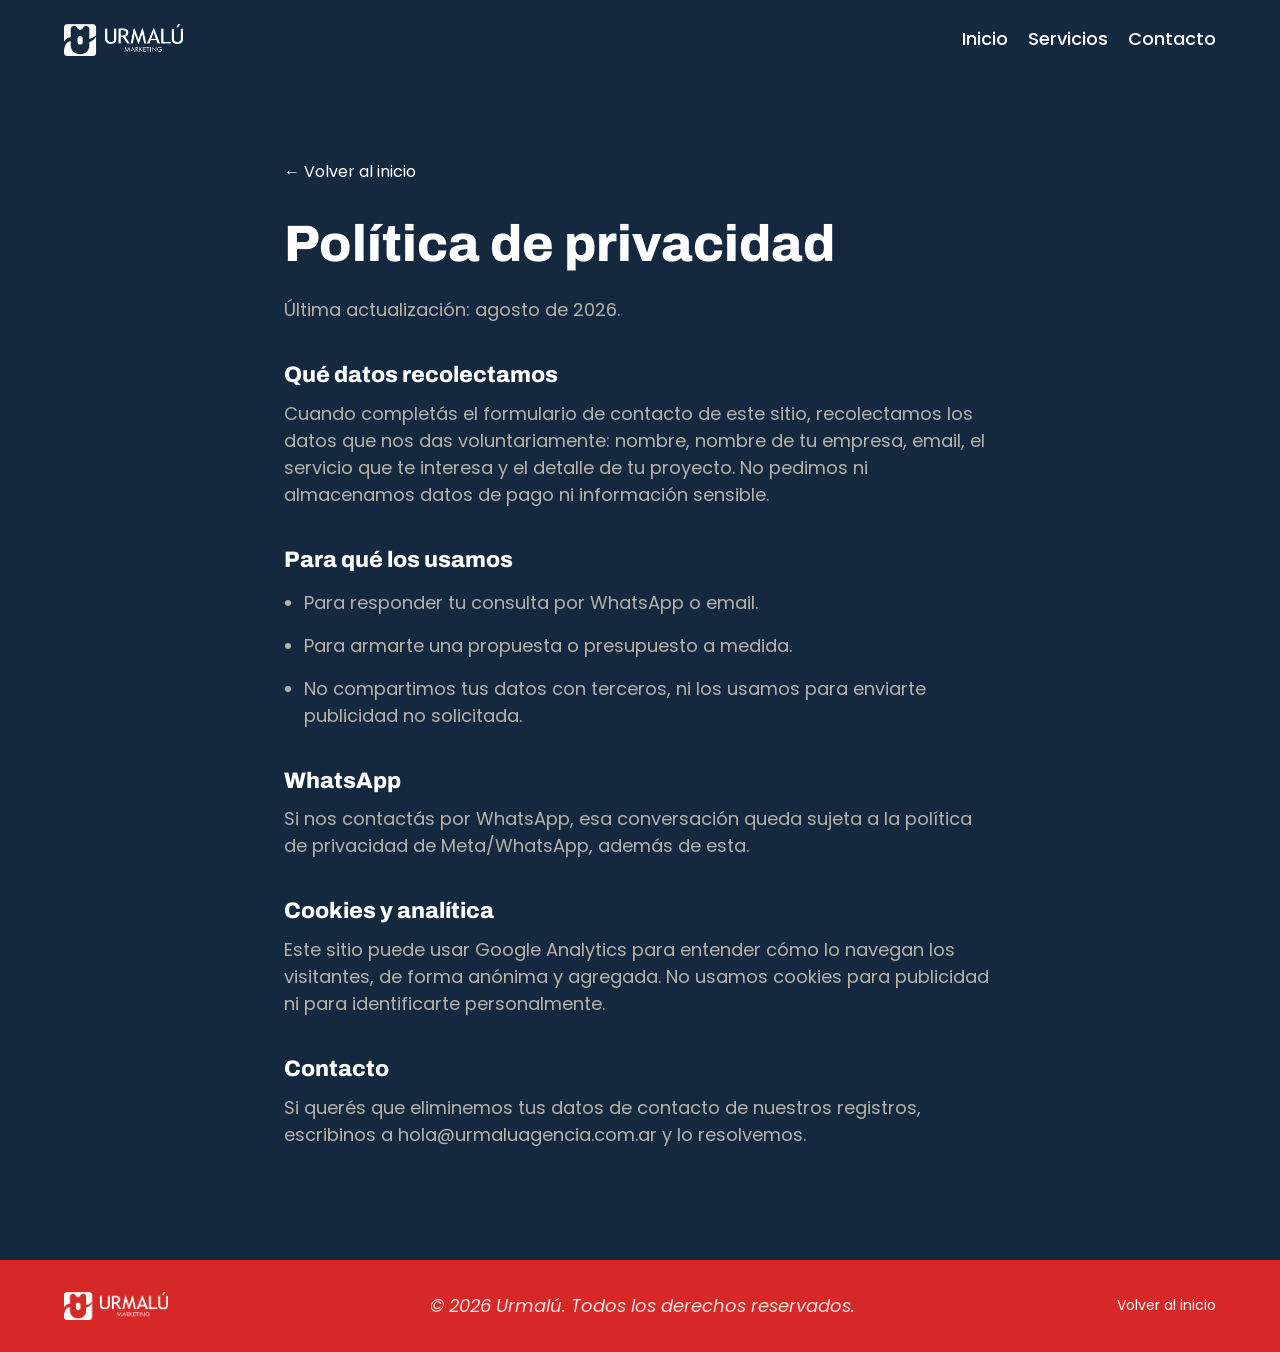
==== privacidad.html @ a58f6e33 "Add files via upload" ====
<!doctype html>
<html lang="es">

<head>
  <meta charset="utf-8">
  <meta name="viewport" content="width=device-width, initial-scale=1">
  <title>Política de privacidad — Urmalú</title>
  <meta name="description" content="Política de privacidad de Urmalú: qué datos recolectamos a través del formulario de contacto y para qué los usamos.">
  <meta name="robots" content="noindex">

  <link rel="icon" href="/favicon.ico" sizes="any">
  <link rel="icon" href="/icon.svg" type="image/svg+xml">
  <link rel="apple-touch-icon" href="icon.png">
  <meta name="theme-color" content="#142840">

  <link rel="preconnect" href="https://fonts.googleapis.com">
  <link rel="preconnect" href="https://fonts.gstatic.com" crossorigin>
  <link href="https://fonts.googleapis.com/css2?family=Archivo:wght@400;700;800&family=Poppins:wght@400;500;600;700&display=swap" rel="stylesheet">

  <link rel="stylesheet" href="css/reset.css">
  <link rel="stylesheet" href="css/style.css">

  <style>
    /* Estilos puntuales de esta página, no hace falta que vivan en el CSS general */
    .legal {
      max-width: 760px;
      margin: 0 auto;
      padding: 160px 24px 96px;
    }
    .legal h1 { font-size: var(--fs-h4); margin-bottom: 24px; }
    .legal h2 { font-size: 1.4rem; margin: 40px 0 12px; }
    .legal p, .legal li { color: var(--color-text-secondary); font-size: var(--fs-body-lg); margin-bottom: 16px; }
    .legal ul { padding-left: 20px; }
    .legal a.back { display: inline-block; margin-bottom: 32px; color: var(--color-white); }
  </style>
</head>

<body>

  <div class="navbar-hotzone" id="navbar-hotzone" aria-hidden="true"></div>

  <header class="navbar" id="navbar">
    <div class="container navbar__inner">
      <a href="index.html" class="navbar__logo">
        <img src="img/logo-urmalu.png" alt="Urmalú Marketing" height="32">
      </a>
      <nav class="navbar__nav" id="navbar-nav">
        <a href="index.html#inicio">Inicio</a>
        <a href="index.html#servicios">Servicios</a>
        <a href="index.html#contacto">Contacto</a>
      </nav>
      <button class="navbar__burger" id="navbar-burger" aria-label="Abrir menú" aria-expanded="false">
        <span></span><span></span><span></span>
      </button>
    </div>
  </header>

  <main>
    <section class="legal">
      <a href="index.html" class="back">← Volver al inicio</a>
      <h1>Política de privacidad</h1>
      <p>Última actualización: agosto de 2026.</p>

      <h2>Qué datos recolectamos</h2>
      <p>
        Cuando completás el formulario de contacto de este sitio, recolectamos los datos que nos das
        voluntariamente: nombre, nombre de tu empresa, email, el servicio que te interesa y el detalle
        de tu proyecto. No pedimos ni almacenamos datos de pago ni información sensible.
      </p>

      <h2>Para qué los usamos</h2>
      <ul>
        <li>Para responder tu consulta por WhatsApp o email.</li>
        <li>Para armarte una propuesta o presupuesto a medida.</li>
        <li>No compartimos tus datos con terceros, ni los usamos para enviarte publicidad no solicitada.</li>
      </ul>

      <h2>WhatsApp</h2>
      <p>
        Si nos contactás por WhatsApp, esa conversación queda sujeta a la política de privacidad de
        Meta/WhatsApp, además de esta.
      </p>

      <h2>Cookies y analítica</h2>
      <p>
        Este sitio puede usar Google Analytics para entender cómo lo navegan los visitantes, de forma
        anónima y agregada. No usamos cookies para publicidad ni para identificarte personalmente.
      </p>

      <h2>Contacto</h2>
      <p>
        Si querés que eliminemos tus datos de contacto de nuestros registros, escribinos a
        hola@urmaluagencia.com.ar y lo resolvemos.
      </p>
    </section>
  </main>

  <footer class="footer">
    <div class="container footer__inner">
      <span class="navbar__logo"><img src="img/logo-urmalu.png" alt="Urmalú Marketing" height="28"></span>
      <p class="footer__copy">© 2026 Urmalú. Todos los derechos reservados.</p>
      <div class="footer__social">
        <a href="index.html">Volver al inicio</a>
      </div>
    </div>
  </footer>

  <script src="js/main.js"></script>
</body>

</html>
---- css/style.css ----
/* ==========================================================================
   VARIABLES DE MARCA — valores leídos directo del archivo de Figma
   ========================================================================== */
:root {
  --color-bg: #142840;
  --color-bg-alt: #1e3a5c;
  --color-accent: #d72828;
  --color-white: #ffffff;
  --color-text-secondary: #b4b2a9;
  --color-border: #b4b2a9;

  --font-heading: "Archivo", sans-serif;
  --font-body: "Poppins", sans-serif;

  /* Escala tipográfica fluida — el máximo (desktop) es el tamaño real de Figma,
     el mínimo es lo que necesita para no romperse en mobile */
  --fs-hero:  clamp(2.75rem, 9vw, 10rem);    /* Figma: 160px */
  --fs-h2:    clamp(2.5rem, 7vw, 8rem);      /* Figma: 128px (FAQ) */
  --fs-h3:    clamp(2rem, 6vw, 6rem);        /* Figma: 96px (Como trabajamos) */
  --fs-h4:    clamp(1.75rem, 4vw, 4.125rem); /* Figma: 66px (títulos de sección) */
  --fs-h5:    clamp(1.4rem, 3vw, 2.25rem);   /* Figma: 36px (pasos, cards) */
  --fs-h6:    clamp(1.1rem, 2vw, 1.5rem);    /* Figma: 24px (FAQ preguntas) */
  --fs-body-lg: 1.125rem; /* 18px */
  --fs-body-sm: 0.875rem; /* 14px */

  --container-width: 1200px;
  --transition: 250ms ease;
}

/* ==========================================================================
   BASE
   ========================================================================== */
html, body { margin: 0; padding: 0; }

html {
  scroll-behavior: smooth;
  scroll-padding-top: 90px; /* para que el navbar sticky no tape el título al llegar */
}

@media (prefers-reduced-motion: reduce) {
  html { scroll-behavior: auto; }
}
* { box-sizing: border-box; }

body {
  background: var(--color-bg);
  color: var(--color-white);
  font-family: var(--font-body);
  line-height: 1.5;
  -webkit-font-smoothing: antialiased;
  overflow-x: hidden;
}

h1, h2, h3 {
  font-family: var(--font-heading);
  font-weight: 800;
  line-height: 1.1;
  margin: 0 0 20px;
  text-transform: none;
}

h2 { font-size: var(--fs-h3); }

p {
  margin: 0 0 16px;
  color: var(--color-text-secondary);
  font-size: var(--fs-body-lg);
}

a { color: inherit; text-decoration: none; }
img { max-width: 100%; display: block; }

.container {
  width: 100%;
  max-width: var(--container-width);
  margin: 0 auto;
  padding: 0 24px;
}

section { padding: 72px 0; position: relative; }

.section-intro { max-width: 480px; margin-bottom: 32px; }

/* ==========================================================================
   BOTONES
   ========================================================================== */
.btn {
  display: inline-flex;
  align-items: center;
  gap: 16px;
  padding: 10px 12px 10px 32px;
  border-radius: 50px;
  font-family: var(--font-body);
  font-weight: 500;
  font-size: var(--fs-body-lg);
  border: 0;
  cursor: pointer;
  transition: transform var(--transition);
}

.btn:hover { transform: translateY(-2px); }

.btn--primary { background: var(--color-white); color: var(--color-bg); }

.btn__icon {
  display: flex;
  align-items: center;
  justify-content: center;
  width: 44px;
  height: 44px;
  border-radius: 50%;
  background: var(--color-bg);
  color: var(--color-white);
  transform: rotate(-45deg);
  flex-shrink: 0;
}

.navbar__cta { padding: 8px 8px 8px 24px; font-size: 0.95rem; }
.navbar__cta .btn__icon { width: 36px; height: 36px; }

/* ==========================================================================
   NAVBAR
   ========================================================================== */
.navbar-hotzone {
  position: fixed;
  top: 0;
  left: 0;
  right: 0;
  height: 16px;
  z-index: 101; /* por encima del navbar, para poder detectar el hover incluso con el navbar escondido */
}

.navbar {
  position: fixed;
  top: 0;
  left: 0;
  right: 0;
  z-index: 100;
  background: var(--color-bg);
  transition: box-shadow var(--transition), transform 350ms ease;
}

.navbar.is-scrolled { box-shadow: 0 4px 20px rgba(0, 0, 0, 0.25); }

/* Se esconde deslizándose hacia arriba una vez que scrolleaste más allá del hero */
.navbar.is-hidden { transform: translateY(-100%); }

.navbar__inner {
  display: flex;
  align-items: center;
  justify-content: space-between;
  padding-top: 24px;
  padding-bottom: 24px;
}

.navbar__logo {
  display: inline-flex;
  align-items: center;
}

.navbar__logo img { display: block; }

.navbar__nav {
  display: flex;
  flex-direction: column;
  position: absolute;
  top: 100%;
  left: 0;
  right: 0;
  background: var(--color-bg);
  gap: 20px;
  border-top: 1px solid var(--color-border);
  max-height: 0;
  opacity: 0;
  padding: 0 24px;
  overflow: hidden;
  pointer-events: none;
  transition: max-height 380ms cubic-bezier(0.65, 0, 0.35, 1),
              opacity 260ms ease,
              padding 380ms cubic-bezier(0.65, 0, 0.35, 1);
}

.navbar__nav.is-open {
  max-height: 420px; /* de sobra para los 3 links */
  opacity: 1;
  padding: 24px;
  pointer-events: auto;
}
.navbar__nav a {
  font-size: var(--fs-body-lg);
  font-weight: 500;
  position: relative;
  padding-bottom: 4px;
  transition: color 200ms ease, transform 120ms ease;
}

.navbar__nav a::after {
  content: "";
  position: absolute;
  left: 0;
  bottom: 0;
  width: 0;
  height: 2px;
  background: var(--color-accent);
  transition: width 250ms ease;
}

.navbar__nav a:hover::after { width: 100%; }
.navbar__nav a:hover { color: var(--color-accent); }
.navbar__nav a:active { transform: scale(0.94); }

.navbar__cta { display: none; }

.navbar__burger {
  background: none;
  border: 0;
  width: 32px;
  height: 24px;
  position: relative;
  cursor: pointer;
}

.navbar__burger span {
  position: absolute;
  left: 0;
  right: 0;
  height: 2px;
  background: var(--color-white);
  transition: transform 300ms ease, opacity 200ms ease, top 300ms ease;
}

.navbar__burger span:nth-child(1) { top: 0; }
.navbar__burger span:nth-child(2) { top: 11px; }
.navbar__burger span:nth-child(3) { top: 22px; }

.navbar__burger[aria-expanded="true"] span:nth-child(1) { top: 11px; transform: rotate(45deg); }
.navbar__burger[aria-expanded="true"] span:nth-child(2) { opacity: 0; }
.navbar__burger[aria-expanded="true"] span:nth-child(3) { top: 11px; transform: rotate(-45deg); }

/* ==========================================================================
   HERO — replica literal del frame de Figma "Hero Section" (1428 x 858 px)
   Cada posición de acá abajo es (px de Figma / dimensión del frame) convertida a %,
   no un valor inventado. Así se escala igual en cualquier pantalla, arriba de 64em.
   ========================================================================== */
.hero {
  padding-top: 128px; /* 48px original + ~80px del navbar, que ahora es fixed y no empuja el contenido */
  padding-bottom: 48px;
  overflow: hidden;
}

.hero__stage {
  position: relative;
  max-width: var(--container-width);
  margin: 0 auto;
  padding: 0 24px;
}

/* --- Mobile: layout simple apilado (Figma no tiene frame mobile propio) --- */
.hero__title { text-transform: uppercase; letter-spacing: -0.01em; }
.hero__title span { display: block; font-size: var(--fs-hero); transition: color 200ms ease; }
.hero__title-accent { color: var(--color-accent); } /* estado inicial: "Creatividad" en rojo */

/* Al entrar el cursor en el bloque del título, todas quedan blancas por defecto... */
.hero__title:hover span { color: var(--color-white); }
/* ...excepto la que está siendo hovereada puntualmente, que pasa a rojo */
.hero__title span:hover { color: var(--color-accent); }
.hero__subhead { max-width: 560px; font-size: var(--fs-body-lg); margin-top: 24px; }
.hero__cta { margin-top: 24px; }

.hero__photo { display: none; }
.hero__photo img {
  border-radius: 16px;
  box-shadow: 0 12px 32px rgba(0, 0, 0, 0.35);
  animation: flotar 4s ease-in-out infinite;
}
@keyframes flotar {
  0% {
    transform: translateY(0);
  }
  50% {
    transform: translateY(-20px);
  }
  100% {
    transform: translateY(0);
  }
}

/* --- Desktop (>=64em): posiciones y rotaciones EXACTAS del archivo de Figma --- */
@media only screen and (min-width: 64em) {
  .hero__stage {
    aspect-ratio: 1428 / 858;
    padding: 0;
    container-type: inline-size;
  }

  .hero__title { position: static; }

  .hero__title span {
    position: absolute;
    font-size: clamp(3rem, 11.2cqw, 10rem);
    white-space: nowrap;
  }

  /* Creatividad: left 0/1428=0%, top 66/858=7.7% (ancla vertical centrada, como en Figma) */
  .hero__line--1 { left: 0%; top: 7.7%; transform: translateY(-50%) translate(calc(var(--px, 0) * 1px), calc(var(--py, 0) * 1px)); transition: transform 400ms cubic-bezier(0.22, 1, 0.36, 1); }
  /* Digital: left 357/1428=25%, top 247/858=28.8% */
  .hero__line--2 { left: 25%; top: 28.8%; transform: translateY(-50%) translate(calc(var(--px, 0) * 1.6px), calc(var(--py, 0) * 1.6px)); transition: transform 400ms cubic-bezier(0.22, 1, 0.36, 1); }
  /* Agencia: left 286/1428=20%, top 428/858=49.9% */
  .hero__line--3 { left: 20%; top: 49.9%; transform: translateY(-50%) translate(calc(var(--px, 0) * 2.2px), calc(var(--py, 0) * 2.2px)); transition: transform 400ms cubic-bezier(0.22, 1, 0.36, 1); }

  .hero__subhead {
    position: absolute;
    left: 31.6%;   /* 451/1428 */
    top: 67.4%;    /* 578.5/858 */
    width: 43.6%;  /* 623/1428 */
    max-width: none;
    margin-top: 0;
  }

  .hero__cta {
    position: absolute;
    left: 31.6%;
    top: 90%;
    margin-top: 0;
  }

  .hero__photo {
    display: block;
    position: absolute;
  }

  /* Foto izquierda: left 0%, top 20.4% (175/858), w 26.9% (384/1428), h 59% (506/858), rotate -7.95deg */
  .hero__photo--left {
    left: 0%;
    top: 20.4%;
    width: 26.9%;
    height: 59%;
    transform: rotate(-7.95deg);
  }

  /* Foto derecha: left 70.4% (1006/1428), top 0%, w 25% (357/1428), h 57% (489/858), rotate 4.27deg */
  .hero__photo--right {
    left: 70.4%;
    top: 0%;
    width: 25%;
    height: 57%;
    transform: rotate(4.27deg);
  }

  .hero__photo img {
    width: 100%;
    height: 100%;
    object-fit: cover;
  }
}

/* ==========================================================================
   SERVICIOS
   ========================================================================== */
.services__grid {
  display: grid;
  gap: 48px;
}

.services__intro {
  align-self: start; /* necesario para que el sticky tenga espacio dentro del grid donde moverse */
}

@media only screen and (min-width: 48em) {
  .services__intro {
    position: sticky;
    top: 110px; /* deja lugar para que no quede pegado justo debajo del navbar */
  }
}

.services__cards {
  display: grid;
  gap: 24px;
}

.service-card {
  border: 1px solid var(--color-white);
  padding: 28px;
  display: flex;
  flex-direction: column;
  justify-content: space-between;
  min-height: 300px;
  transition: background var(--transition), border-color var(--transition);
}

.service-card__icon {
  position: relative;
  width: 100px;
  height: 68px;
  margin-bottom: 12px;
}

.circle {
  position: absolute;
  top: 0;
  width: 68px;
  height: 68px;
  border-radius: 50%;
  transition: border-color var(--transition), background var(--transition);
}

.circle--outline {
  left: 0;
  border: 2px solid var(--color-white);
  background: transparent;
}

.circle--fill {
  left: 32px;
  background: var(--color-accent);
}

.service-card:hover {
  background: var(--color-white);
  border-color: var(--color-white);
}

.service-card:hover h3 { color: var(--color-accent); }
.service-card:hover p { color: var(--color-bg); }
.service-card:hover .circle--outline { border-color: var(--color-bg); }
.service-card:hover .circle--fill { background: var(--color-bg); }

.service-card h3 { font-size: var(--fs-h5); margin-bottom: 12px; transition: color var(--transition); }
.service-card p { margin-bottom: 0; font-size: var(--fs-body-lg); transition: color var(--transition); }

/* ==========================================================================
   LOGOS DE CLIENTES
   ========================================================================== */
.clients { background: var(--color-accent); padding: 32px 0; overflow: hidden; }

.clients__label {
  font-family: var(--font-heading);
  font-weight: 700;
  font-size: 1.4rem;
  margin: 0 0 16px;
  padding: 0 24px;
  color: var(--color-white);
}

.clients__marquee {
  width: 100%;
  overflow: hidden;
  -webkit-mask-image: linear-gradient(90deg, transparent, #000 5%, #000 95%, transparent);
  mask-image: linear-gradient(90deg, transparent, #000 5%, #000 95%, transparent);
}

.clients__track {
  display: flex;
  gap: 32px;
  width: max-content;
  animation: clients-marquee 22s linear infinite;
}

.clients__marquee:hover .clients__track { animation-play-state: paused; }

@keyframes clients-marquee {
  from { transform: translateX(0); }
  to   { transform: translateX(-25%); } /* -25% porque ahora son 4 copias del set completo */
}

@media (prefers-reduced-motion: reduce) {
  .clients__track { animation: none; flex-wrap: wrap; }
}

.client-logo {
  font-family: var(--font-heading);
  font-weight: 700;
  font-size: 1rem;
  letter-spacing: 0.05em;
  padding: 8px 16px;
  border: 1.5px solid var(--color-white);
  border-radius: 50px;
  white-space: nowrap;
  opacity: 0.9;
}

/* ==========================================================================
   PROCESO
   ========================================================================== */
.process__header { margin-bottom: 48px; position: relative; }

.process__star {
  width: 140px;
  height: 140px;
  top: -20px;
  right: 5%;
  display: none;
}

@media only screen and (min-width: 48em) {
  .process__star { display: block; width: 220px; height: 220px; top: -60px; right: 8%; }
}

.process__list-wrap {
  position: relative;
  padding-left: 32px;
}

.process__progress {
  position: absolute;
  left: 0;
  top: 6px;
  bottom: 6px;
  width: 3px;
  background: var(--color-border);
  opacity: 0.3;
  border-radius: 2px;
}

.process__progress-fill {
  position: absolute;
  left: 0;
  top: 0;
  width: 100%;
  height: 0%;
  background: var(--color-accent);
  border-radius: 2px;
  transition: height 80ms linear;
}

.process__list {
  list-style: none;
  margin: 0;
  padding: 0;
  display: flex;
  flex-direction: column;
  gap: 40px;
}

.process__step {
  display: flex;
  align-items: flex-start;
  gap: 20px;
}

.process__number {
  font-family: var(--font-heading);
  font-weight: 800;
  font-size: 2rem;
  line-height: 1;
  color: var(--color-border);
  opacity: 0.4;
  transition: color 400ms ease, opacity 400ms ease;
  flex-shrink: 0;
}

.process__step.is-passed .process__number {
  color: var(--color-accent);
  opacity: 1;
}

.process__step-body h3 { font-size: var(--fs-h5); margin-bottom: 8px; }
.process__step-body p { margin-bottom: 0; font-size: var(--fs-body-lg); }
.process__connector { display: none; }

@media only screen and (min-width: 48em) {
  .process__list-wrap { padding-left: 48px; }
  .process__list { gap: 56px; }

  .process__step { align-items: center; gap: 32px; }

  .process__number { font-size: 2.75rem; flex: 0 0 90px; }
  .process__step-body { display: flex; align-items: center; gap: 16px; width: 100%; }
  .process__step-body h3 { flex: 0 0 27.9%; margin-bottom: 0; } /* 398/1428 del frame Work Process */
  .process__step-body p { flex: 0 1 38.2%; margin-bottom: 0; }  /* 546/1428 */

  .process__connector {
    display: block;
    flex: 1 1 auto;
    height: 2px;
    min-width: 24px;
    background: var(--color-border);
    opacity: 0.35;
    position: relative;
    color: var(--color-border);
    transition: background 400ms ease, opacity 400ms ease, color 400ms ease;
  }

  .process__connector::after {
    content: "";
    position: absolute;
    right: 0;
    top: 50%;
    width: 7px;
    height: 7px;
    border-right: 2px solid currentColor;
    border-bottom: 2px solid currentColor;
    transform: translateY(-50%) rotate(-45deg);
  }

  .process__step.is-passed .process__connector {
    background: var(--color-accent);
    color: var(--color-accent);
    opacity: 1;
  }
}

@media (prefers-reduced-motion: reduce) {
  .process__progress-fill { transition: none; }
}

/* ==========================================================================
   QUIÉNES SOMOS
   ========================================================================== */
.about { background: var(--color-bg-alt); }

.about__grid { display: grid; gap: 48px; align-items: center; }

.about__photos { position: relative; min-height: 420px; }

@media only screen and (min-width: 48em) {
  .about__photos { min-height: 540px; }
}

.about__photo-frame {
  position: absolute;
  z-index: 1;
}

/* Foto de producción — es horizontal (4:3) en la realidad, ahora se fuerza esa proporción sin importar el padre */
.about__photo-frame--1 {
  left: 2%;
  top: 4%;
  width: 58%;
  aspect-ratio: 4 / 3;
  animation: float-1 5s ease-in-out infinite;
}

/* Foto del drone — es vertical (3:4) en la realidad */
.about__photo-frame--2 {
  left: 48%;
  top: 42%;
  width: 40%;
  aspect-ratio: 3 / 4;
  animation: float-2 6s ease-in-out infinite;
  animation-delay: -1.5s;
}

/* La imagen es la que se arrastra — separada del frame para no pisar la animación de flote */
.about__photo {
  width: 100%;
  height: 100%;
  display: block;
  object-fit: cover;
  border-radius: 20px;
  box-shadow: 0 4px 24px rgba(0, 0, 0, 0.35);
  cursor: grab;
  touch-action: none; /* evita que el navegador scrollee la página mientras arrastrás la foto */
  -webkit-user-drag: none; /* refuerzo del draggable="false" del HTML, por si algún navegador lo ignora */
  user-select: none;
  transform: translate(calc(var(--dx, 0) * 1px), calc(var(--dy, 0) * 1px));
  transition: transform 550ms cubic-bezier(0.34, 1.56, 0.64, 1); /* efecto "elástico" al volver a su lugar */
}

.about__photo.is-dragging {
  cursor: grabbing;
  transition: none; /* mientras arrastrás, que siga al mouse sin demora */
}

.about__star {
  width: 160px;
  height: 160px;
  left: 20%;
  top: 62%;
  z-index: 0;
}

@keyframes float-1 {
  0%, 100% { transform: rotate(-8deg) translateY(0); }
  50%      { transform: rotate(-8deg) translateY(-14px); }
}

@keyframes float-2 {
  0%, 100% { transform: rotate(10deg) translateY(0); }
  50%      { transform: rotate(10deg) translateY(-10px); }
}

@media (prefers-reduced-motion: reduce) {
  .about__photo--1, .about__photo--2 { animation: none; }
}

.about h2 { font-size: var(--fs-h4); }

.about__title {
  display: inline-block;
  padding: 2px 10px;
  margin-left: -10px; /* compensa el padding para que no se desalinee del texto de abajo */
  border-radius: 4px;
  background: transparent;
  transition: background 250ms ease;
}

.about__title.is-typing {
  background: var(--color-accent);
}

.about__title.is-typing::after {
  content: "|";
  margin-left: 2px;
  animation: about-cursor-blink 800ms step-end infinite;
}

@keyframes about-cursor-blink {
  50% { opacity: 0; }
}

/* ==========================================================================
   NUESTRO TEAM
   ========================================================================== */
.team__grid {
  display: grid;
  grid-template-columns: repeat(2, 1fr);
  gap: 16px;
  margin-top: 40px;
}

.team-card {
  position: relative;
  overflow: hidden;
  border-radius: 4px;
  aspect-ratio: 3 / 4;
}

.team-card img {
  width: 100%;
  height: 100%;
  object-fit: cover;
  filter: grayscale(100%);
  transition: transform 400ms ease;
}

.team-card:hover img { transform: scale(1.05); }

.team-card__ribbon {
  position: absolute;
  left: 0;
  right: 0;
  bottom: 0;
  background: var(--color-accent);
  padding: 16px;
  display: flex;
  flex-direction: column;
  text-align: center;
  transform: translateY(100%);
  transition: transform 300ms ease;
}

.team-card:hover .team-card__ribbon { transform: translateY(0); }

.team-card__name {
  font-family: var(--font-heading);
  font-weight: 700;
  font-size: 0.95rem;
  color: var(--color-white);
}

.team-card__role {
  font-size: var(--fs-body-sm);
  color: var(--color-white);
  opacity: 0.85;
}

@media only screen and (min-width: 48em) {
  .team__grid { grid-template-columns: repeat(4, 1fr); }
}

/* ==========================================================================
   TESTIMONIOS
   ========================================================================== */
.testimonials { background: var(--color-accent); overflow: hidden; }

.testimonials__inner {
  display: grid;
  gap: 32px;
  align-items: center;
  position: relative;
  min-height: 320px;
}

.testimonial-card { margin: 0; max-width: 560px; }

.testimonial-card p {
  font-family: var(--font-heading);
  font-size: var(--fs-h5);
  font-weight: 700;
  color: var(--color-white);
}

.testimonial-card cite {
  font-style: normal;
  font-size: var(--fs-h6);
  font-weight: 600;
  color: var(--color-white);
}

.testimonials__photo img {
  border-radius: 16px;
  max-width: 320px;
  transform: rotate(6deg);
  box-shadow: 0 12px 32px rgba(0, 0, 0, 0.3);
}

@media only screen and (min-width: 48em) {
  /* Como en Figma: 631/1512 = 41.7% del ancho para la foto, del lado derecho */
  .testimonials__inner { grid-template-columns: 1fr 41.7%; }
}

/* ==========================================================================
   FAQ
   ========================================================================== */
.faq h2 { font-size: var(--fs-h2); }

.faq__list {
  display: flex;
  flex-direction: column;
  gap: 16px;
  margin-top: 40px;
  max-width: 61.6%; /* 932/1512 en Figma */
}

@media only screen and (max-width: 61.99em) {
  .faq__list { max-width: 100%; } /* en pantallas más chicas no hay margen para angostar sin achicar demasiado */
}

.faq-item {
  border: 1px solid var(--color-border);
  overflow: hidden;
  transition: border-color var(--transition);
}

.faq-item__trigger {
  width: 100%;
  display: flex;
  align-items: center;
  justify-content: space-between;
  gap: 16px;
  background: none;
  border: 0;
  cursor: pointer;
  text-align: left;
  padding: 24px 28px;
  font-family: var(--font-heading);
  font-weight: 700;
  font-size: var(--fs-h6);
  color: var(--color-white);
  transition: background 300ms ease, color 300ms ease;
}

.faq-item__trigger:hover { background: var(--color-white); color: var(--color-accent); }
.faq-item.is-open .faq-item__trigger { background: var(--color-accent); color: var(--color-white); }

.faq-item__icon {
  position: relative;
  flex-shrink: 0;
  width: 20px;
  height: 20px;
}

/* El + se arma con 2 líneas (una fija, una que gira 90° y desaparece al abrir → queda el "–") */
.faq-item__icon::before,
.faq-item__icon::after {
  content: "";
  position: absolute;
  top: 50%;
  left: 50%;
  background: currentColor;
  transition: transform 350ms cubic-bezier(0.65, 0, 0.35, 1);
}

.faq-item__icon::before { width: 16px; height: 2px; transform: translate(-50%, -50%); }
.faq-item__icon::after  { width: 2px; height: 16px; transform: translate(-50%, -50%); }

.faq-item.is-open .faq-item__icon::after { transform: translate(-50%, -50%) rotate(90deg) scale(0); }
.faq-item.is-open .faq-item__icon::before { transform: translate(-50%, -50%) rotate(180deg); }

/* Truco moderno para animar un alto que depende del contenido: grid de 0fr a 1fr */
.faq-item__panel {
  display: grid;
  grid-template-rows: 0fr;
  transition: grid-template-rows 400ms cubic-bezier(0.65, 0, 0.35, 1);
}

.faq-item.is-open .faq-item__panel { grid-template-rows: 1fr; }

.faq-item__answer {
  position: relative;
  background: var(--color-accent);
  overflow: hidden;
  min-height: 0;
}

.faq-item__answer p {
  color: var(--color-white);
  margin: 0;
  position: relative;
  z-index: 1;
  max-width: 85%;
  padding: 0 28px 24px;
  /* Pequeño desvanecido + deslizamiento hacia arriba cuando aparece */
  opacity: 0;
  transform: translateY(-8px);
  transition: opacity 350ms ease 80ms, transform 350ms ease 80ms;
}

.faq-item.is-open .faq-item__answer p {
  opacity: 1;
  transform: translateY(0);
}

.faq-item__star {
  width: 70px;
  height: 70px;
  right: -10px;
  bottom: -15px;
  opacity: 0;
  transform: scale(0.5) rotate(-20deg);
  transition: opacity 400ms ease 120ms, transform 400ms ease 120ms;
}

.faq-item.is-open .faq-item__star {
  opacity: 0.9;
  transform: scale(1) rotate(0deg);
}

@media (prefers-reduced-motion: reduce) {
  .faq-item__panel, .faq-item__answer p, .faq-item__star, .faq-item__icon::before, .faq-item__icon::after {
    transition: none;
  }
}

/* ==========================================================================
   CONTACTO
   ========================================================================== */
.contact__title { font-size: var(--fs-h4); }

.contact-form {
  max-width: 640px;
  border: 1px solid var(--color-border);
  padding: 40px;
  display: flex;
  flex-direction: column;
  gap: 20px;
  margin-top: 40px;
}

.contact-form__row { display: grid; gap: 20px; }

.contact-form label {
  display: block;
  font-family: var(--font-heading);
  font-weight: 700;
  margin-bottom: 8px;
}

.contact-form input,
.contact-form select,
.contact-form textarea {
  width: 100%;
  background: transparent;
  border: 0;
  border-bottom: 1px solid var(--color-border);
  color: var(--color-white);
  font-family: var(--font-body);
  padding: 8px 0;
  font-size: var(--fs-body-lg);
}

.contact-form ::placeholder { color: var(--color-text-secondary); }
.contact-form .btn { align-self: flex-start; margin-top: 12px; }

/* ==========================================================================
   WHATSAPP FLOTANTE
   ========================================================================== */
.whatsapp-float {
  position: fixed;
  bottom: 24px;
  right: 24px;
  width: 56px;
  height: 56px;
  border-radius: 50%;
  background: var(--color-accent);
  display: flex;
  align-items: center;
  justify-content: center;
  z-index: 90;
  box-shadow: 0 4px 16px rgba(0, 0, 0, 0.3);
  transition: transform var(--transition);
}

.whatsapp-float:hover { transform: scale(1.08); }

.whatsapp-float__icon {
  width: 28px;
  height: 28px;
  /* El ícono original es negro — este filtro lo fuerza a blanco puro, sin necesidad de otro archivo */
  filter: brightness(0) invert(1);
}

/* ==========================================================================
   FOOTER
   ========================================================================== */
.footer { background: var(--color-accent); padding: 32px 0; }

.footer__inner {
  display: flex;
  flex-direction: column;
  align-items: flex-start;
  gap: 16px;
}

.footer__copy { margin: 0; font-style: italic; color: var(--color-white); opacity: 0.85; }
.footer__social { display: flex; align-items: center; gap: 20px; }
.footer__social a { display: inline-flex; align-items: center; color: var(--color-white); font-size: var(--fs-body-sm); }
.footer__social-icon {
  width: 24px;
  height: 24px;
  /* Mismo truco que WhatsApp: fuerza el ícono a blanco puro sin necesitar otro archivo */
  filter: brightness(0) invert(1);
}

/* ==========================================================================
   ESTRELLA DECORATIVA — componente reutilizable (Proceso, Quiénes somos, FAQ)
   ========================================================================== */
.decor-star {
  position: absolute;
  clip-path: polygon(50.0% 0.0%, 55.2% 30.7%, 75.0% 6.7%, 64.1% 35.9%, 93.3% 25.0%, 69.3% 44.8%, 100.0% 50.0%, 69.3% 55.2%, 93.3% 75.0%, 64.1% 64.1%, 75.0% 93.3%, 55.2% 69.3%, 50.0% 100.0%, 44.8% 69.3%, 25.0% 93.3%, 35.9% 64.1%, 6.7% 75.0%, 30.7% 55.2%, 0.0% 50.0%, 30.7% 44.8%, 6.7% 25.0%, 35.9% 35.9%, 25.0% 6.7%, 44.8% 30.7%);
  pointer-events: none;
}

/* Variante grande, tornasolada — para secciones con fondo oscuro */
.decor-star--iridescent {
  background: linear-gradient(120deg, #d72828, #ff7a59, #d72828, #8f1a1a, #ff5c8a, #d72828);
  background-size: 300% 300%;
  will-change: transform, filter;
}

/* Variante chica, blanca sólida — para acentos puntuales (FAQ) */
.decor-star--white {
  background: var(--color-white);
}

@media (prefers-reduced-motion: reduce) {
  .decor-star--iridescent { transform: none !important; filter: none !important; }
}


@media only screen and (min-width: 48em) {
  .navbar__nav {
    display: flex;
    flex-direction: row;
    position: static;
    max-height: none;
    opacity: 1;
    padding: 0;
    overflow: visible;
    background: transparent;
    border-top: 0;
    pointer-events: auto;
  }
  .navbar__cta { display: inline-flex; }
  .navbar__burger { display: none; }

  .services__grid { grid-template-columns: 1fr 1.3fr; }
  .about__grid { grid-template-columns: 1fr 1fr; }
  .contact-form__row { grid-template-columns: 1fr 1fr; }

  .footer__inner { flex-direction: row; align-items: center; justify-content: space-between; }
}

@media only screen and (min-width: 62em) {
  .services__cards { grid-template-columns: 1fr; }
}
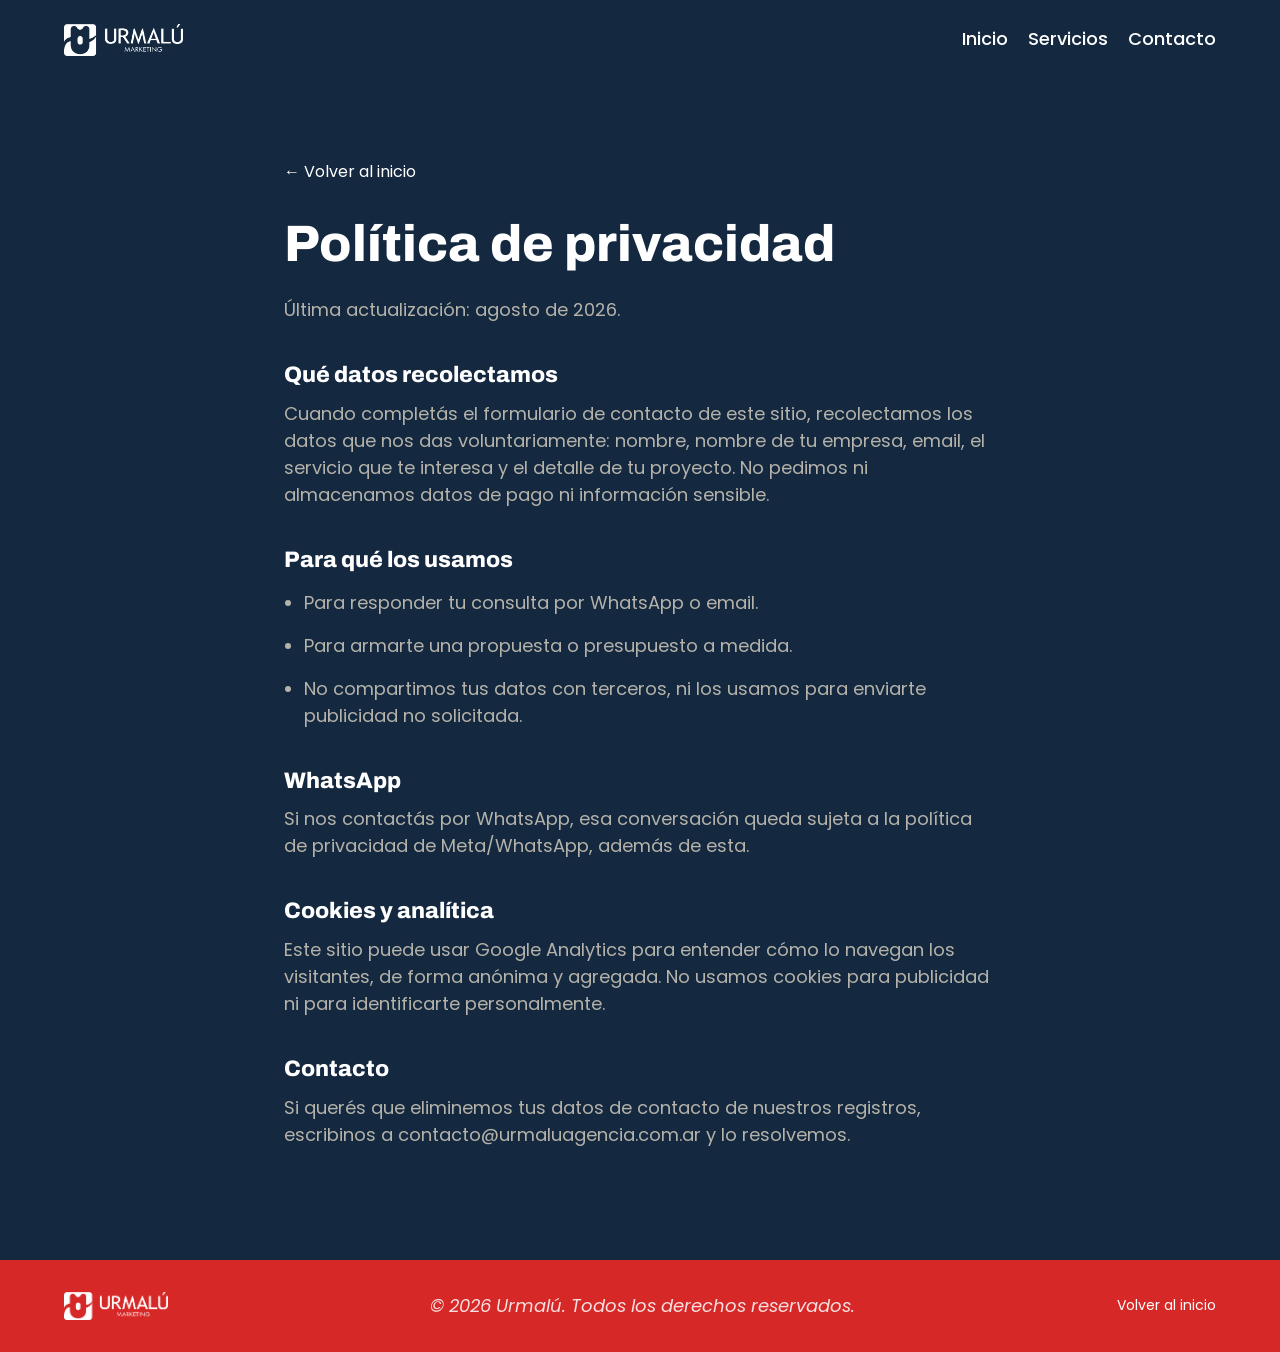
==== commit e383fcf7: "Add files via upload" ====
--- a/privacidad.html
+++ b/privacidad.html
@@ -8,8 +8,8 @@
   <meta name="description" content="Política de privacidad de Urmalú: qué datos recolectamos a través del formulario de contacto y para qué los usamos.">
   <meta name="robots" content="noindex">
 
-  <link rel="icon" href="/favicon.ico" sizes="any">
-  <link rel="icon" href="/icon.svg" type="image/svg+xml">
+  <link rel="icon" href="favicon.ico" sizes="any">
+  <link rel="icon" href="icon.svg" type="image/svg+xml">
   <link rel="apple-touch-icon" href="icon.png">
   <meta name="theme-color" content="#142840">
 
@@ -90,7 +90,7 @@
       <h2>Contacto</h2>
       <p>
         Si querés que eliminemos tus datos de contacto de nuestros registros, escribinos a
-        hola@urmaluagencia.com.ar y lo resolvemos.
+        contacto@urmaluagencia.com.ar y lo resolvemos.
       </p>
     </section>
   </main>
